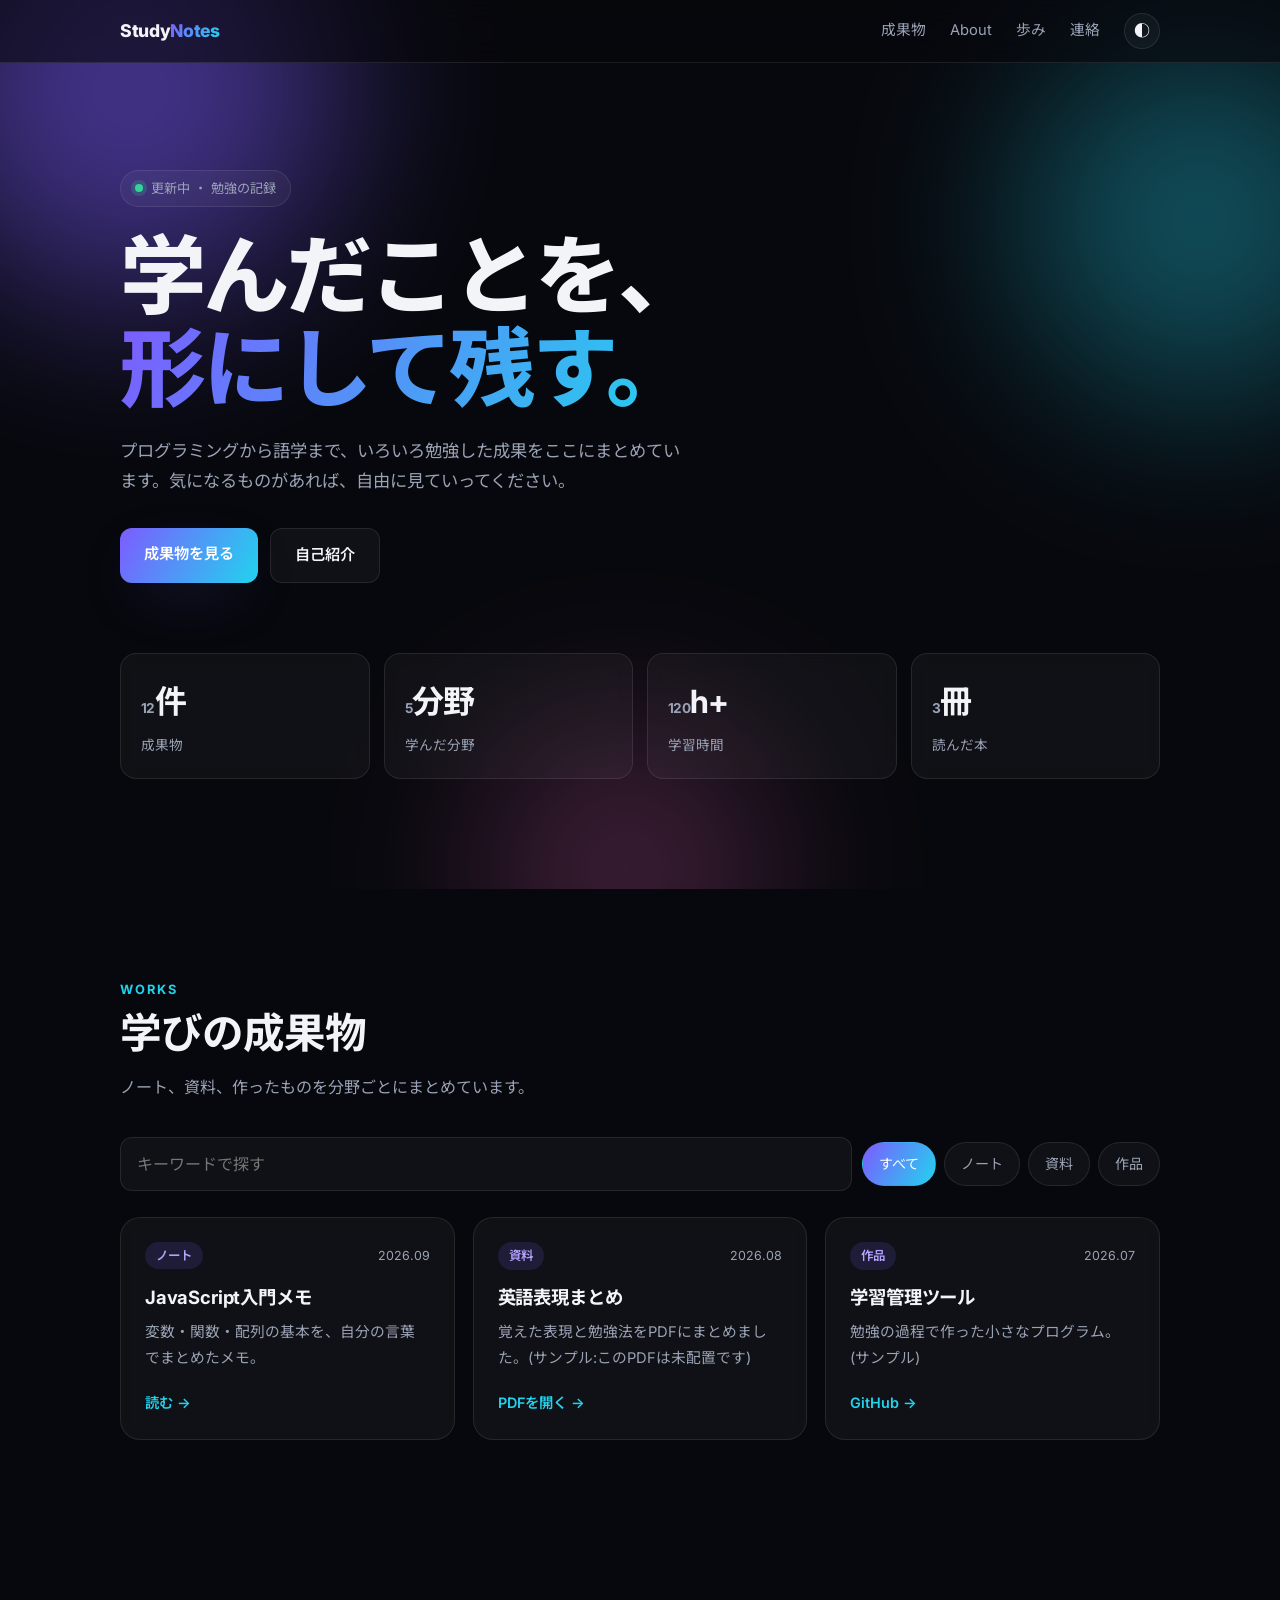
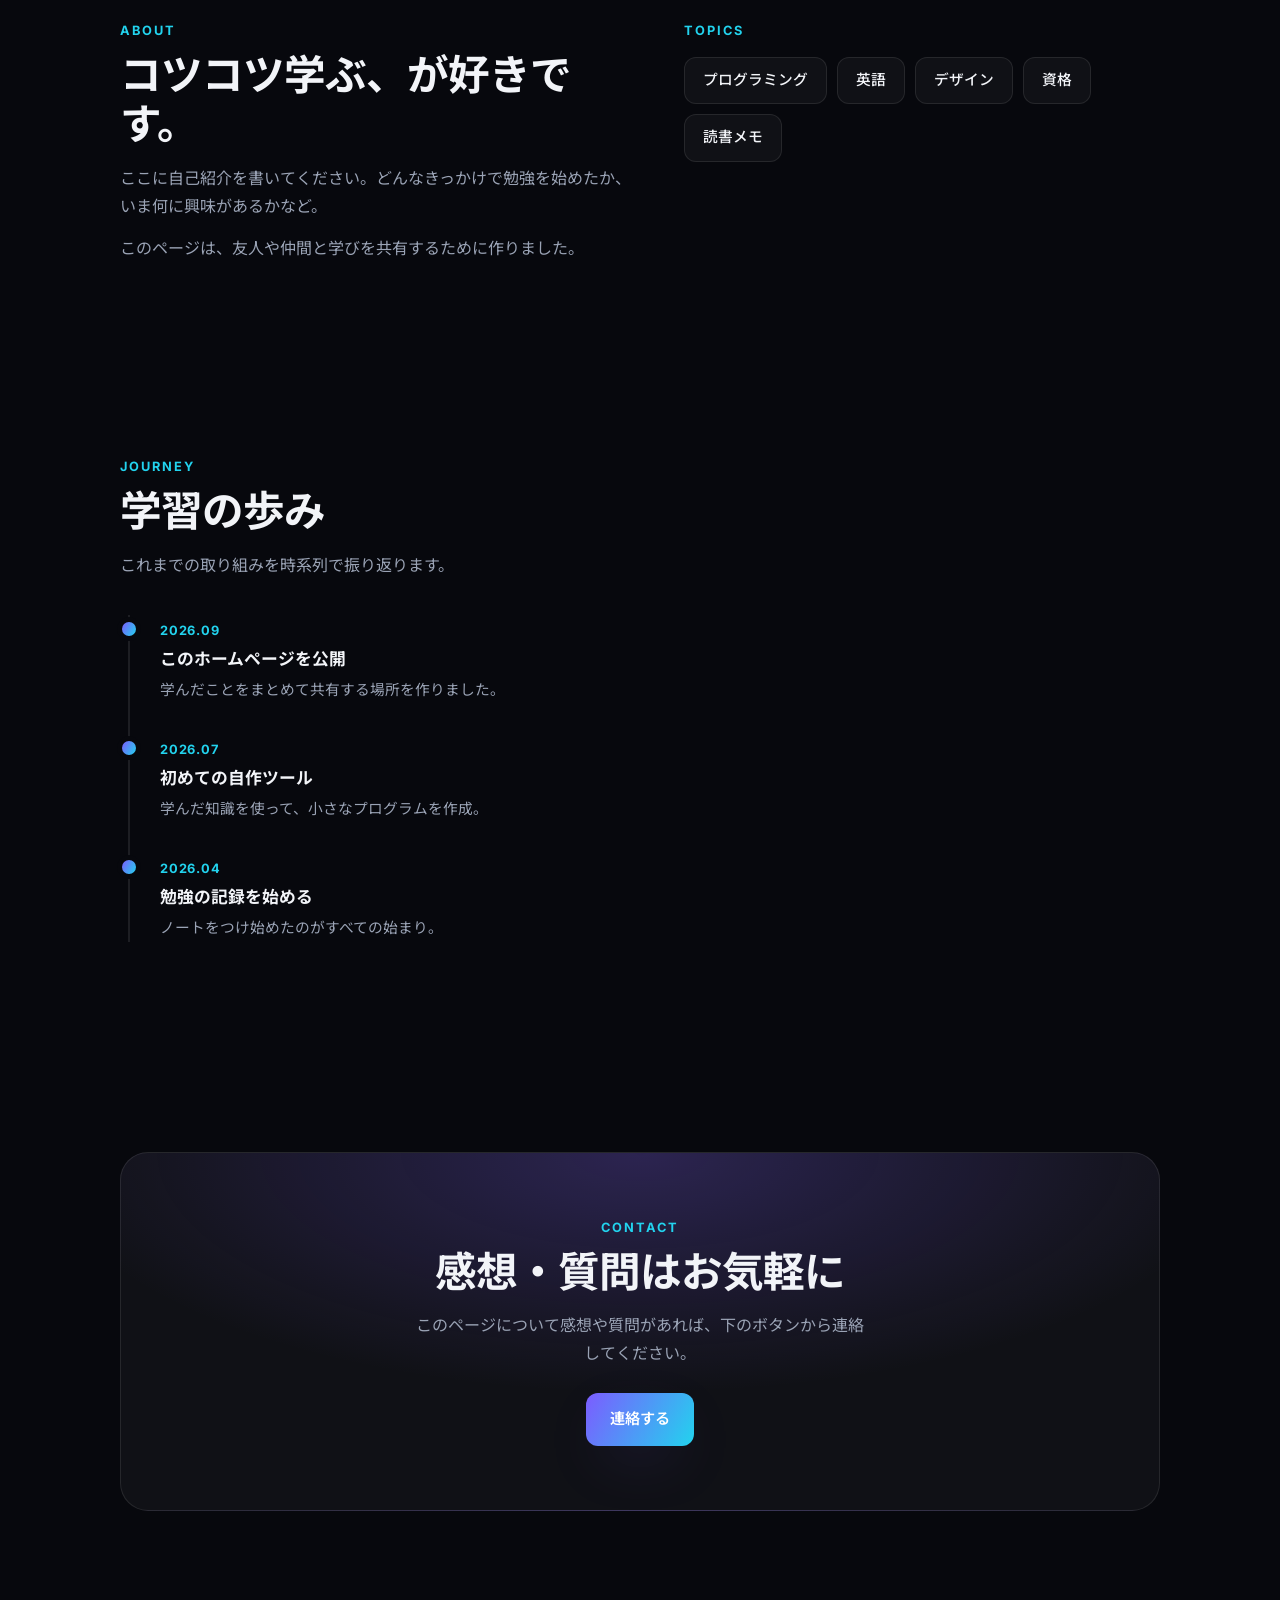
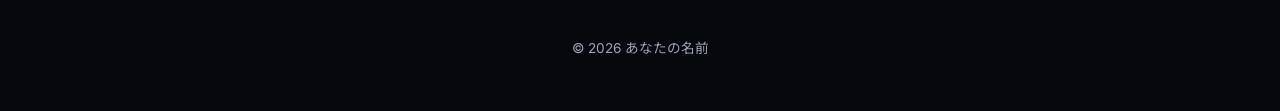
==== index.html @ 51059bb9 "Add files via upload" ====
<!doctype html>
<html lang="ja">
<head>
<meta charset="utf-8">
<meta name="viewport" content="width=device-width, initial-scale=1">
<title>Study Notes | 学びの記録</title>
<meta name="description" content="勉強の成果をまとめたホームページ">
<link rel="preconnect" href="https://fonts.googleapis.com">
<link rel="preconnect" href="https://fonts.gstatic.com" crossorigin>
<link href="https://fonts.googleapis.com/css2?family=Inter:wght@400;500;600;700;800&family=Noto+Sans+JP:wght@400;500;700;900&display=swap" rel="stylesheet">
<link rel="stylesheet" href="assets/style.css">
</head>
<body>

<nav>
  <div class="wrap">
    <a href="#top" class="logo">Study<span>Notes</span></a>
    <div class="menu">
      <a href="#works" class="hide">成果物</a>
      <a href="#about" class="hide">About</a>
      <a href="#journey" class="hide">歩み</a>
      <a href="#contact">連絡</a>
      <button class="theme" id="theme" aria-label="テーマ切り替え">◐</button>
    </div>
  </div>
</nav>

<header class="hero" id="top">
  <div class="blob b1"></div><div class="blob b2"></div><div class="blob b3"></div>
  <div class="wrap">
    <span class="pill"><i class="dot"></i><span id="pill"></span></span>
    <h1 id="h1"></h1>
    <p class="lead" id="lead"></p>
    <div class="btns">
      <a class="btn p" href="#works">成果物を見る</a>
      <a class="btn" href="#about">自己紹介</a>
    </div>
    <div class="stats" id="stats"></div>
  </div>
</header>

<section id="works">
  <div class="wrap">
    <div class="rv">
      <div class="eyebrow">Works</div>
      <h2>学びの成果物</h2>
      <p class="sec-lead">ノート、資料、作ったものを分野ごとにまとめています。</p>
    </div>
    <div class="tools rv">
      <input class="search" id="q" type="search" placeholder="キーワードで探す">
      <div class="chips" id="chips"></div>
    </div>
    <div class="grid" id="list"></div>
  </div>
</section>

<section id="about">
  <div class="wrap about">
    <div class="rv">
      <div class="eyebrow">About</div>
      <h2 id="aboutTitle"></h2>
      <div id="aboutText"></div>
    </div>
    <div class="rv">
      <div class="eyebrow" style="margin-bottom:14px">Topics</div>
      <div class="skills" id="skills"></div>
    </div>
  </div>
</section>

<section id="journey">
  <div class="wrap">
    <div class="rv">
      <div class="eyebrow">Journey</div>
      <h2>学習の歩み</h2>
      <p class="sec-lead">これまでの取り組みを時系列で振り返ります。</p>
    </div>
    <div class="tl rv" id="tl"></div>
  </div>
</section>

<section id="contact">
  <div class="wrap">
    <div class="cta rv">
      <div class="eyebrow">Contact</div>
      <h2>感想・質問はお気軽に</h2>
      <p id="ctaText"></p>
      <a class="btn p" id="ctaBtn" href="#">連絡する</a>
    </div>
  </div>
</section>

<footer>© <span id="y"></span> <span id="owner"></span></footer>

<script src="data/content.js"></script>
<script src="assets/main.js"></script>
<script src="assets/common.js"></script>
</body>
</html>
---- assets/style.css ----
:root {
  --bg: #07080d; --bg2: #0d0f17; --card: rgba(255,255,255,.04); --card-h: rgba(255,255,255,.07);
  --text: #f2f4f8; --sub: #9aa3b5; --line: rgba(255,255,255,.09);
  --a1: #7c5cff; --a2: #22d3ee; --a3: #ff6ec7;
  --grad: linear-gradient(120deg, var(--a1), var(--a2));
  --nav: rgba(7,8,13,.6); --shadow: 0 20px 60px -20px rgba(124,92,255,.35);
  --code: rgba(255,255,255,.06);
}
:root[data-theme="light"] {
  --bg: #f7f8fc; --bg2: #ffffff; --card: rgba(255,255,255,.8); --card-h: #ffffff;
  --text: #12141c; --sub: #5b6475; --line: rgba(15,20,40,.1);
  --a1: #5b3df5; --a2: #0891b2; --a3: #db2777;
  --nav: rgba(247,248,252,.7); --shadow: 0 20px 50px -20px rgba(91,61,245,.25);
  --code: rgba(15,20,40,.06);
}
* { box-sizing: border-box; }
html { scroll-behavior: smooth; }
body {
  margin: 0; background: var(--bg); color: var(--text);
  font-family: "Inter", "Noto Sans JP", -apple-system, "Hiragino Sans", "Yu Gothic", sans-serif;
  line-height: 1.75; -webkit-font-smoothing: antialiased; overflow-x: hidden;
}
a { color: inherit; text-decoration: none; }
.wrap { max-width: 1080px; margin: 0 auto; padding: 0 20px; }

/* nav */
nav {
  position: fixed; inset: 0 0 auto 0; z-index: 50; backdrop-filter: blur(14px);
  -webkit-backdrop-filter: blur(14px); background: var(--nav); border-bottom: 1px solid var(--line);
}
nav .wrap { display: flex; align-items: center; justify-content: space-between; height: 62px; }
.logo { font-weight: 800; letter-spacing: -.02em; font-size: 1.1rem; }
.logo span { background: var(--grad); -webkit-background-clip: text; background-clip: text; color: transparent; }
.menu { display: flex; gap: 24px; align-items: center; font-size: .92rem; color: var(--sub); }
.menu a:hover { color: var(--text); }
.theme {
  border: 1px solid var(--line); background: var(--card); color: var(--text);
  width: 36px; height: 36px; border-radius: 50%; cursor: pointer; font-size: 1rem;
}
@media (max-width: 640px) { .menu a.hide { display: none; } .menu { gap: 14px; } }

/* hero */
.hero { position: relative; padding: 170px 0 110px; overflow: hidden; }
.blob { position: absolute; border-radius: 50%; filter: blur(90px); opacity: .5; z-index: 0; animation: float 14s ease-in-out infinite; }
.b1 { width: 420px; height: 420px; background: var(--a1); top: -120px; left: -80px; }
.b2 { width: 360px; height: 360px; background: var(--a2); top: 40px; right: -100px; animation-delay: -5s; opacity: .35; }
.b3 { width: 280px; height: 280px; background: var(--a3); bottom: -120px; left: 38%; animation-delay: -9s; opacity: .25; }
@keyframes float { 50% { transform: translate(30px, -24px) scale(1.06); } }
.hero .wrap { position: relative; z-index: 1; }
.pill {
  display: inline-flex; gap: 8px; align-items: center; padding: 6px 14px; border: 1px solid var(--line);
  border-radius: 999px; background: var(--card); font-size: .82rem; color: var(--sub);
}
.dot { width: 8px; height: 8px; border-radius: 50%; background: #34d399; box-shadow: 0 0 0 4px rgba(52,211,153,.2); }
h1 { font-size: clamp(2.6rem, 8vw, 5.4rem); line-height: 1.08; letter-spacing: -.035em; margin: 22px 0 20px; font-weight: 800; }
h1 .g { background: var(--grad); -webkit-background-clip: text; background-clip: text; color: transparent; }
.lead { max-width: 560px; color: var(--sub); font-size: 1.08rem; margin: 0 0 32px; }
.btns { display: flex; gap: 12px; flex-wrap: wrap; }
.btn {
  display: inline-block; padding: 13px 24px; border-radius: 12px; font-weight: 600; font-size: .95rem;
  transition: .25s; border: 1px solid var(--line); background: var(--card);
}
.btn.p { background: var(--grad); border: 0; color: #fff; box-shadow: var(--shadow); }
.btn:hover { transform: translateY(-2px); }

/* stats */
.stats { display: grid; grid-template-columns: repeat(auto-fit, minmax(150px, 1fr)); gap: 14px; margin-top: 70px; }
.stat { padding: 20px; border: 1px solid var(--line); border-radius: 16px; background: var(--card); backdrop-filter: blur(8px); }
.stat b { display: block; font-size: 2rem; letter-spacing: -.02em; }
.stat span { color: var(--sub); font-size: .85rem; }

/* sections */
section { padding: 90px 0; }
.eyebrow { color: var(--a2); font-weight: 700; font-size: .8rem; letter-spacing: .16em; text-transform: uppercase; }
h2 { font-size: clamp(1.8rem, 4.5vw, 2.6rem); letter-spacing: -.025em; margin: 8px 0 14px; line-height: 1.2; }
.sec-lead { color: var(--sub); max-width: 560px; margin: 0 0 36px; }

/* filter */
.tools { display: flex; gap: 10px; flex-wrap: wrap; margin-bottom: 26px; align-items: center; }
.search {
  flex: 1 1 220px; padding: 12px 16px; border-radius: 12px; border: 1px solid var(--line);
  background: var(--card); color: var(--text); font: inherit; outline: none;
}
.search:focus { border-color: var(--a1); }
.chips { display: flex; gap: 8px; flex-wrap: wrap; }
.chip {
  padding: 9px 16px; border-radius: 999px; border: 1px solid var(--line); background: var(--card);
  color: var(--sub); cursor: pointer; font: inherit; font-size: .88rem; transition: .2s;
}
.chip:hover { color: var(--text); }
.chip.on { background: var(--grad); color: #fff; border-color: transparent; }

/* cards */
.grid { display: grid; gap: 18px; grid-template-columns: repeat(auto-fill, minmax(300px, 1fr)); }
.card {
  position: relative; padding: 24px; border-radius: 20px; border: 1px solid var(--line);
  background: var(--card); backdrop-filter: blur(8px); display: flex; flex-direction: column; gap: 10px;
  transition: transform .3s, background .3s, box-shadow .3s; overflow: hidden;
}
.card::before { content: ""; position: absolute; inset: 0 0 auto 0; height: 3px; background: var(--grad); opacity: 0; transition: .3s; }
.card:hover { transform: translateY(-6px); background: var(--card-h); box-shadow: var(--shadow); }
.card:hover::before { opacity: 1; }
.meta { display: flex; justify-content: space-between; align-items: center; font-size: .78rem; color: var(--sub); }
.tag { padding: 3px 11px; border-radius: 999px; background: rgba(124,92,255,.14); color: var(--a1); font-weight: 600; }
:root:not([data-theme="light"]) .tag { color: #b5a3ff; }
.card h3 { margin: 4px 0 0; font-size: 1.15rem; letter-spacing: -.01em; line-height: 1.45; }
.card p { margin: 0; color: var(--sub); font-size: .92rem; flex: 1; }
.links { display: flex; gap: 16px; flex-wrap: wrap; margin-top: 8px; }
.links a { font-weight: 600; font-size: .9rem; color: var(--a2); }
.links a:hover { text-decoration: underline; }
.empty { grid-column: 1 / -1; text-align: center; color: var(--sub); padding: 40px 0; }

/* about */
.about { display: grid; gap: 40px; grid-template-columns: 1.1fr 1fr; align-items: start; }
@media (max-width: 800px) { .about { grid-template-columns: 1fr; } }
.about p { color: var(--sub); margin: 0 0 14px; }
.skills { display: flex; flex-wrap: wrap; gap: 10px; }
.skill { padding: 10px 18px; border-radius: 12px; border: 1px solid var(--line); background: var(--card); font-size: .92rem; font-weight: 500; }

/* timeline */
.tl { position: relative; margin-left: 8px; padding-left: 30px; border-left: 2px solid var(--line); }
.tl-i { position: relative; margin-bottom: 30px; }
.tl-i::before {
  content: ""; position: absolute; left: -38px; top: 7px; width: 14px; height: 14px; border-radius: 50%;
  background: var(--grad); box-shadow: 0 0 0 5px var(--bg);
}
.tl-i time { font-size: .8rem; color: var(--a2); font-weight: 700; letter-spacing: .06em; }
.tl-i h4 { margin: 2px 0 4px; font-size: 1.05rem; }
.tl-i p { margin: 0; color: var(--sub); font-size: .92rem; }

/* contact */
.cta {
  text-align: center; padding: 64px 24px; border-radius: 28px; border: 1px solid var(--line);
  background: radial-gradient(600px 240px at 50% 0%, rgba(124,92,255,.25), transparent), var(--card);
}
.cta p { color: var(--sub); max-width: 460px; margin: 0 auto 26px; }
footer { padding: 36px 0 50px; text-align: center; color: var(--sub); font-size: .85rem; }

/* reveal */
.rv { opacity: 0; transform: translateY(28px); transition: opacity .8s, transform .8s; }
.rv.in { opacity: 1; transform: none; }
@media (prefers-reduced-motion: reduce) { .rv { opacity: 1; transform: none; transition: none; } .blob { animation: none; } }

/* ---------- ノートページ用 ---------- */
.note { max-width: 720px; margin: 0 auto; padding: 120px 20px 40px; }
.note .back { color: var(--a2); font-weight: 600; font-size: .92rem; }
.note .back:hover { text-decoration: underline; }
.note .meta { justify-content: flex-start; gap: 12px; margin: 26px 0 8px; }
.note h1 { font-size: clamp(1.9rem, 5vw, 2.8rem); margin: 6px 0 12px; line-height: 1.3; letter-spacing: -.02em; }
.note .summary { color: var(--sub); font-size: 1.05rem; margin: 0 0 34px; padding-bottom: 28px; border-bottom: 1px solid var(--line); }
.note h2 { font-size: 1.55rem; margin: 2.2em 0 .6em; }
.note h3 { font-size: 1.2rem; margin: 1.8em 0 .5em; }
.note p, .note li { font-size: 1.02rem; }
.note ul, .note ol { padding-left: 1.4em; }
.note li { margin: .3em 0; }
.note code { background: var(--code); padding: 2px 7px; border-radius: 6px; font-size: .92em; }
.note pre { background: var(--code); border: 1px solid var(--line); padding: 16px 18px; border-radius: 12px; overflow-x: auto; line-height: 1.6; }
.note pre code { background: none; padding: 0; }
.note blockquote { margin: 1.4em 0; padding: 4px 18px; border-left: 3px solid var(--a1); color: var(--sub); }
.note img { max-width: 100%; border-radius: 12px; border: 1px solid var(--line); }
.note table { border-collapse: collapse; width: 100%; margin: 1.4em 0; font-size: .95rem; }
.note th, .note td { border: 1px solid var(--line); padding: 10px 14px; text-align: left; }
.note th { background: var(--card); }
.note a:not(.back) { color: var(--a2); text-decoration: underline; }
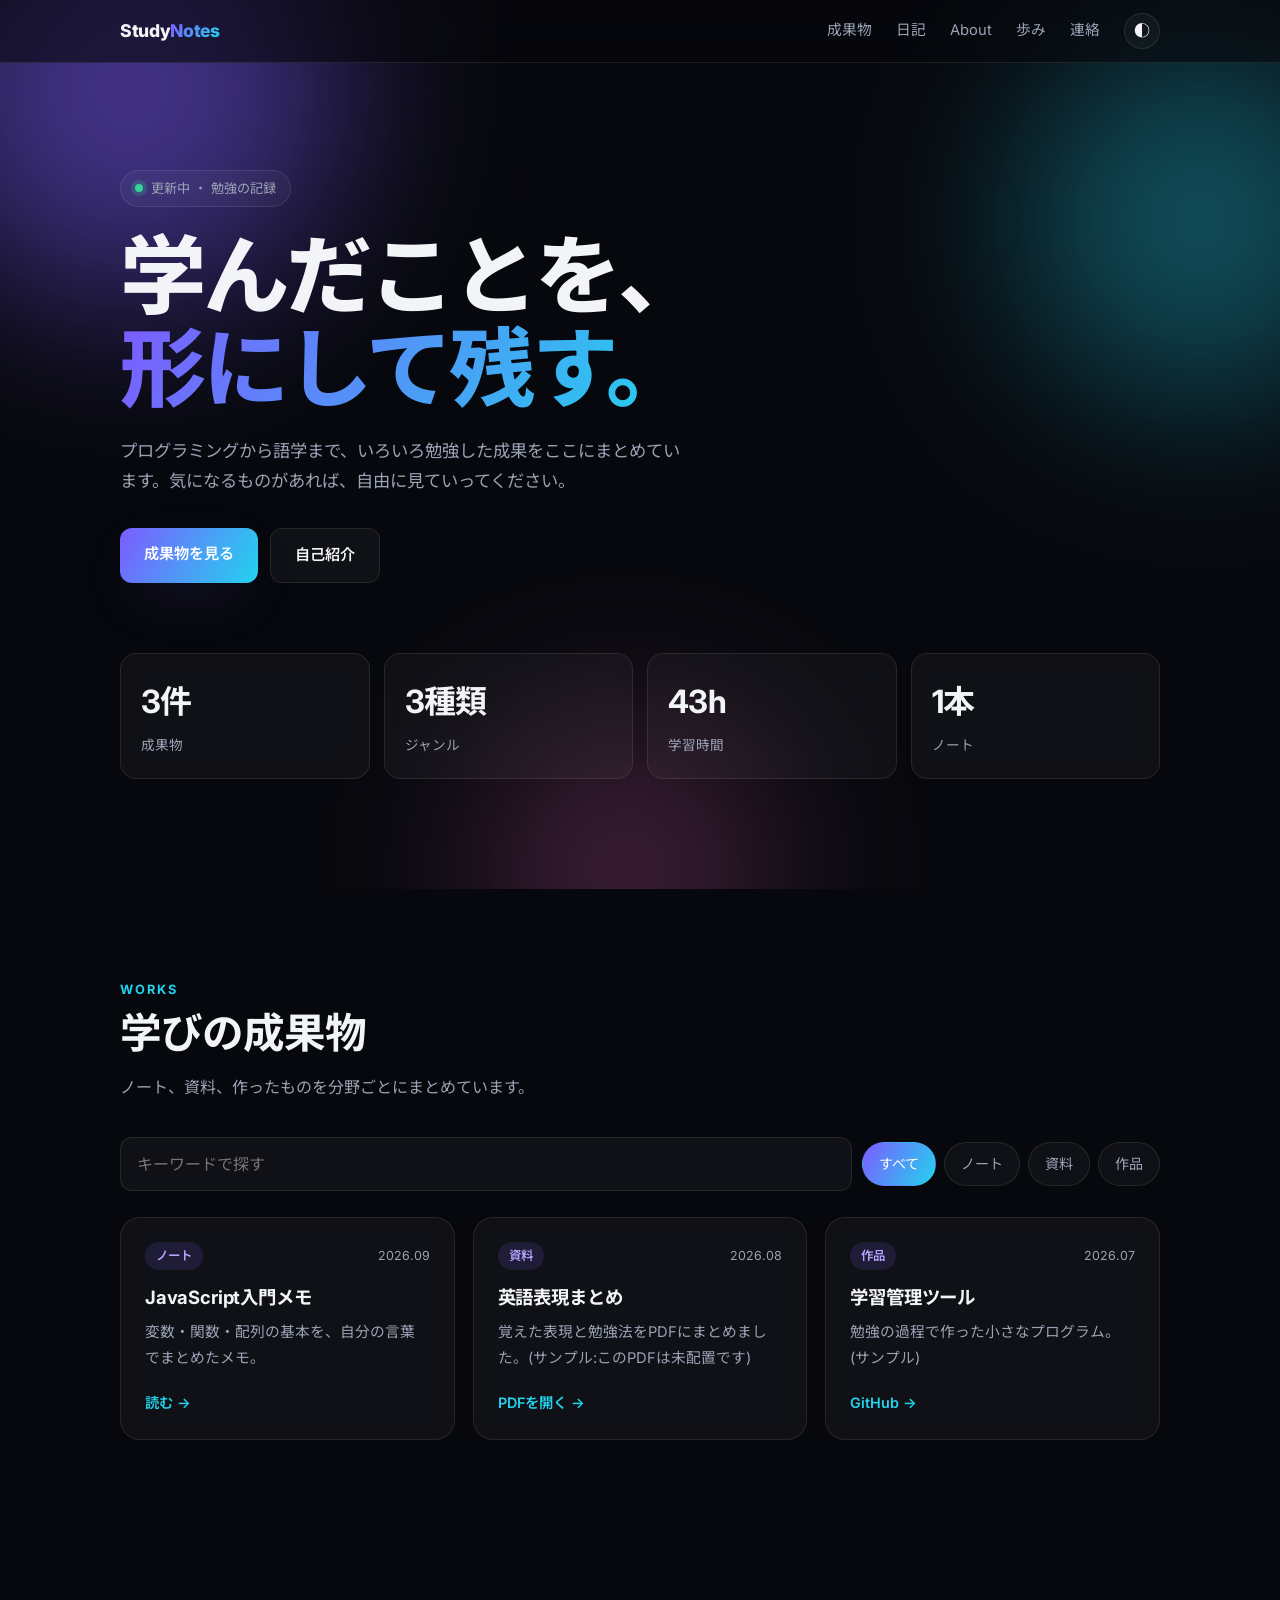
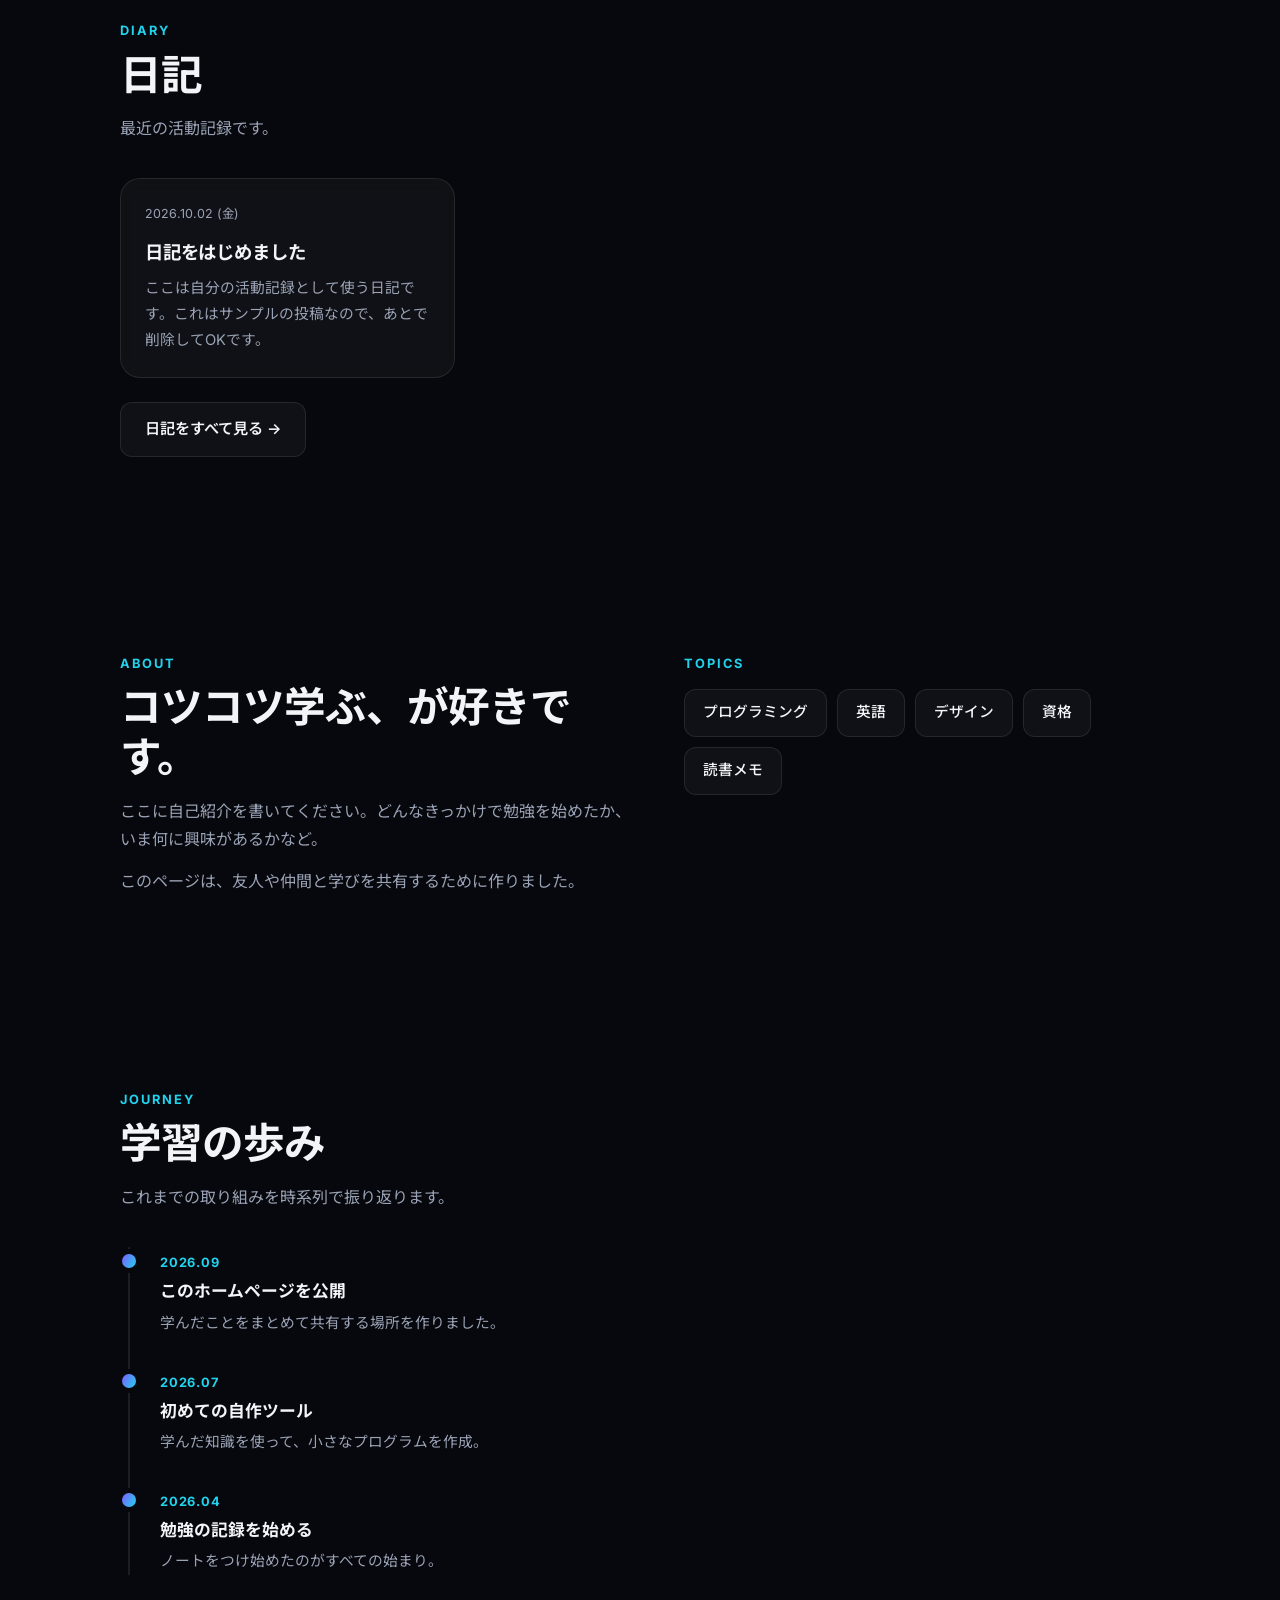
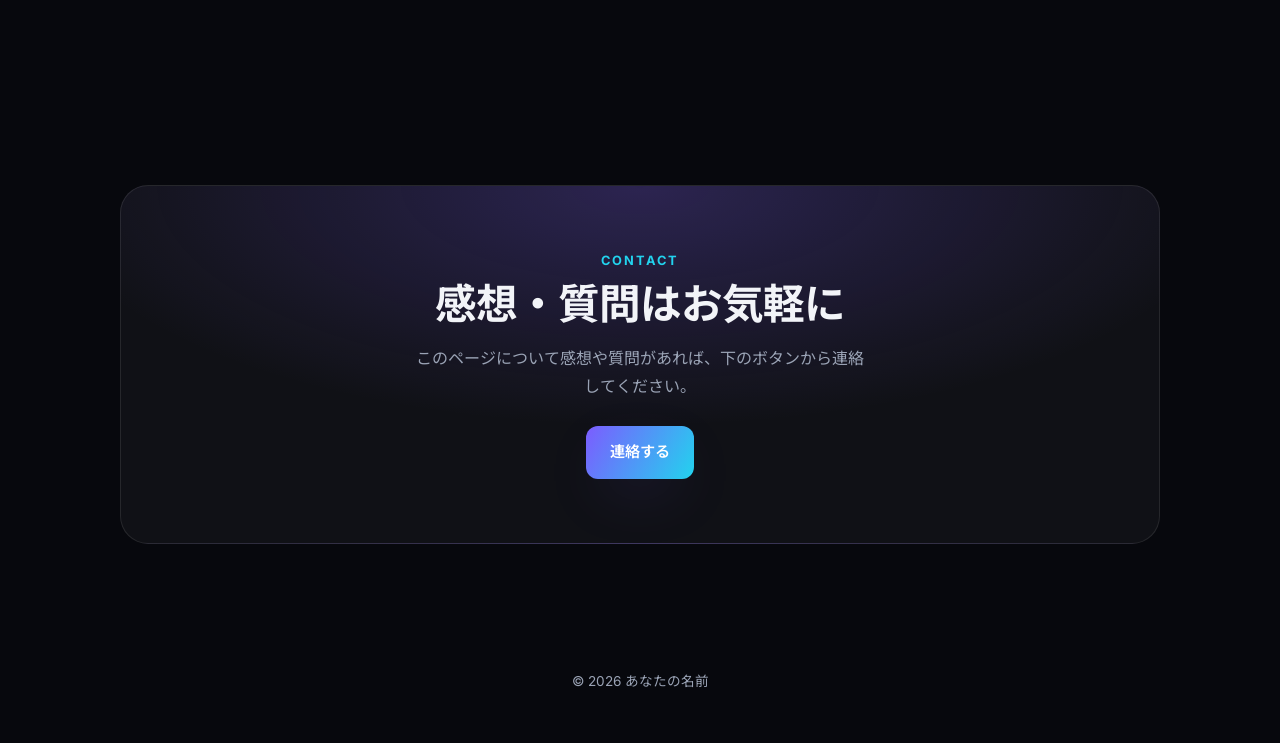
==== commit a447f82c: "Add files via upload" ====
--- a/index.html
+++ b/index.html
@@ -17,6 +17,7 @@
     <a href="#top" class="logo">Study<span>Notes</span></a>
     <div class="menu">
       <a href="#works" class="hide">成果物</a>
+      <a href="diary/" class="hide">日記</a>
       <a href="#about" class="hide">About</a>
       <a href="#journey" class="hide">歩み</a>
       <a href="#contact">連絡</a>
@@ -51,6 +52,18 @@
       <div class="chips" id="chips"></div>
     </div>
     <div class="grid" id="list"></div>
+  </div>
+</section>
+
+<section id="diary" hidden>
+  <div class="wrap">
+    <div class="rv">
+      <div class="eyebrow">Diary</div>
+      <h2>日記</h2>
+      <p class="sec-lead">最近の活動記録です。</p>
+    </div>
+    <div class="grid" id="diaryList"></div>
+    <p style="margin-top:24px"><a class="btn" href="diary/">日記をすべて見る →</a></p>
   </div>
 </section>
 
@@ -92,6 +105,7 @@
 
 <footer>© <span id="y"></span> <span id="owner"></span></footer>
 
+<script src="assets/diary.js"></script>
 <script src="data/content.js"></script>
 <script src="assets/main.js"></script>
 <script src="assets/common.js"></script>
--- a/assets/style.css
+++ b/assets/style.css
@@ -67,7 +67,7 @@
 .stats { display: grid; grid-template-columns: repeat(auto-fit, minmax(150px, 1fr)); gap: 14px; margin-top: 70px; }
 .stat { padding: 20px; border: 1px solid var(--line); border-radius: 16px; background: var(--card); backdrop-filter: blur(8px); }
 .stat b { display: block; font-size: 2rem; letter-spacing: -.02em; }
-.stat span { color: var(--sub); font-size: .85rem; }
+.stat .lbl { color: var(--sub); font-size: .85rem; }
 
 /* sections */
 section { padding: 90px 0; }
@@ -162,3 +162,62 @@
 .note th, .note td { border: 1px solid var(--line); padding: 10px 14px; text-align: left; }
 .note th { background: var(--card); }
 .note a:not(.back) { color: var(--a2); text-decoration: underline; }
+
+/* ---------- 日記・投稿画面 ---------- */
+.page { max-width: 760px; margin: 0 auto; padding: 120px 20px 40px; }
+.page h1 { font-size: clamp(1.9rem, 5vw, 2.8rem); margin: 6px 0 10px; letter-spacing: -.02em; line-height: 1.3; }
+.page .sec-lead { margin-bottom: 28px; }
+.entries { display: grid; gap: 12px; }
+.entry {
+  display: block; padding: 18px 20px; border: 1px solid var(--line); border-radius: 16px; background: var(--card);
+  transition: transform .25s, background .25s, box-shadow .25s;
+}
+.entry:hover { transform: translateY(-3px); background: var(--card-h); box-shadow: var(--shadow); }
+.entry time { font-size: .8rem; color: var(--a2); font-weight: 700; letter-spacing: .04em; }
+.entry h3 { margin: 2px 0 4px; font-size: 1.12rem; }
+.entry p { margin: 0; color: var(--sub); font-size: .92rem; }
+.mini-link { color: var(--a2); font-weight: 600; font-size: .92rem; }
+.mini-link:hover { text-decoration: underline; }
+
+.panel { border: 1px solid var(--line); border-radius: 16px; background: var(--card); padding: 18px 20px; margin-bottom: 18px; }
+.panel summary { cursor: pointer; font-weight: 700; }
+.panel .help { color: var(--sub); font-size: .88rem; margin: 10px 0; }
+.panel .help ol { padding-left: 1.3em; margin: 6px 0; }
+.field { display: block; margin: 12px 0; }
+.field > span { display: block; font-size: .82rem; color: var(--sub); margin-bottom: 4px; font-weight: 600; }
+.field input, .field textarea, .field select {
+  width: 100%; padding: 12px 14px; border-radius: 12px; border: 1px solid var(--line);
+  background: var(--bg2); color: var(--text); font: inherit; outline: none;
+}
+.field input:focus, .field textarea:focus { border-color: var(--a1); }
+.field textarea { min-height: 300px; resize: vertical; line-height: 1.7; }
+.row { display: grid; gap: 12px; grid-template-columns: 1fr 1fr; }
+@media (max-width: 560px) { .row { grid-template-columns: 1fr; } }
+.tabs { display: flex; gap: 8px; margin-bottom: 18px; }
+.bar { display: flex; gap: 10px; flex-wrap: wrap; align-items: center; margin: 8px 0 14px; }
+.btn.sm { padding: 9px 16px; font-size: .88rem; border-radius: 10px; cursor: pointer; font-family: inherit; color: var(--text); }
+.btn.p.sm { color: #fff; }
+.btn.danger { color: #ff6b6b; }
+.btn[disabled] { opacity: .5; pointer-events: none; }
+.status { padding: 12px 16px; border-radius: 12px; font-size: .92rem; margin: 12px 0; display: none; }
+.status.show { display: block; }
+.status.ok { background: rgba(52,211,153,.14); color: #34d399; }
+.status.err { background: rgba(255,107,107,.14); color: #ff6b6b; }
+.status.info { background: var(--card); color: var(--sub); border: 1px solid var(--line); }
+.preview { border: 1px dashed var(--line); border-radius: 14px; padding: 4px 18px 14px; margin: 10px 0; display: none; }
+.preview.show { display: block; }
+.preview h2, .preview h3, .preview h4 { margin: 1.2em 0 .4em; }
+.preview img, .article img { max-width: 100%; border-radius: 12px; border: 1px solid var(--line); }
+.article h2, .article h3, .article h4 { margin: 1.8em 0 .5em; }
+.article pre, .preview pre { background: var(--code); border: 1px solid var(--line); padding: 14px 16px; border-radius: 12px; overflow-x: auto; }
+.article code, .preview code { background: var(--code); padding: 2px 6px; border-radius: 6px; font-size: .92em; }
+.article pre code, .preview pre code { background: none; padding: 0; }
+.article blockquote, .preview blockquote { margin: 1.2em 0; padding: 2px 16px; border-left: 3px solid var(--a1); color: var(--sub); }
+.article a { color: var(--a2); text-decoration: underline; }
+.postrow { display: flex; justify-content: space-between; align-items: center; gap: 10px; padding: 12px 0; border-top: 1px solid var(--line); font-size: .92rem; }
+.postrow:first-child { border-top: 0; }
+.postrow .t { min-width: 0; } .postrow .t b { display: block; overflow: hidden; text-overflow: ellipsis; white-space: nowrap; }
+.postrow .t small { color: var(--sub); }
+.postrow .acts { display: flex; gap: 12px; flex-shrink: 0; }
+.postrow button, .postrow a { background: none; border: 0; color: var(--a2); font: inherit; font-weight: 600; cursor: pointer; padding: 0; }
+.postrow button.del { color: #ff6b6b; }
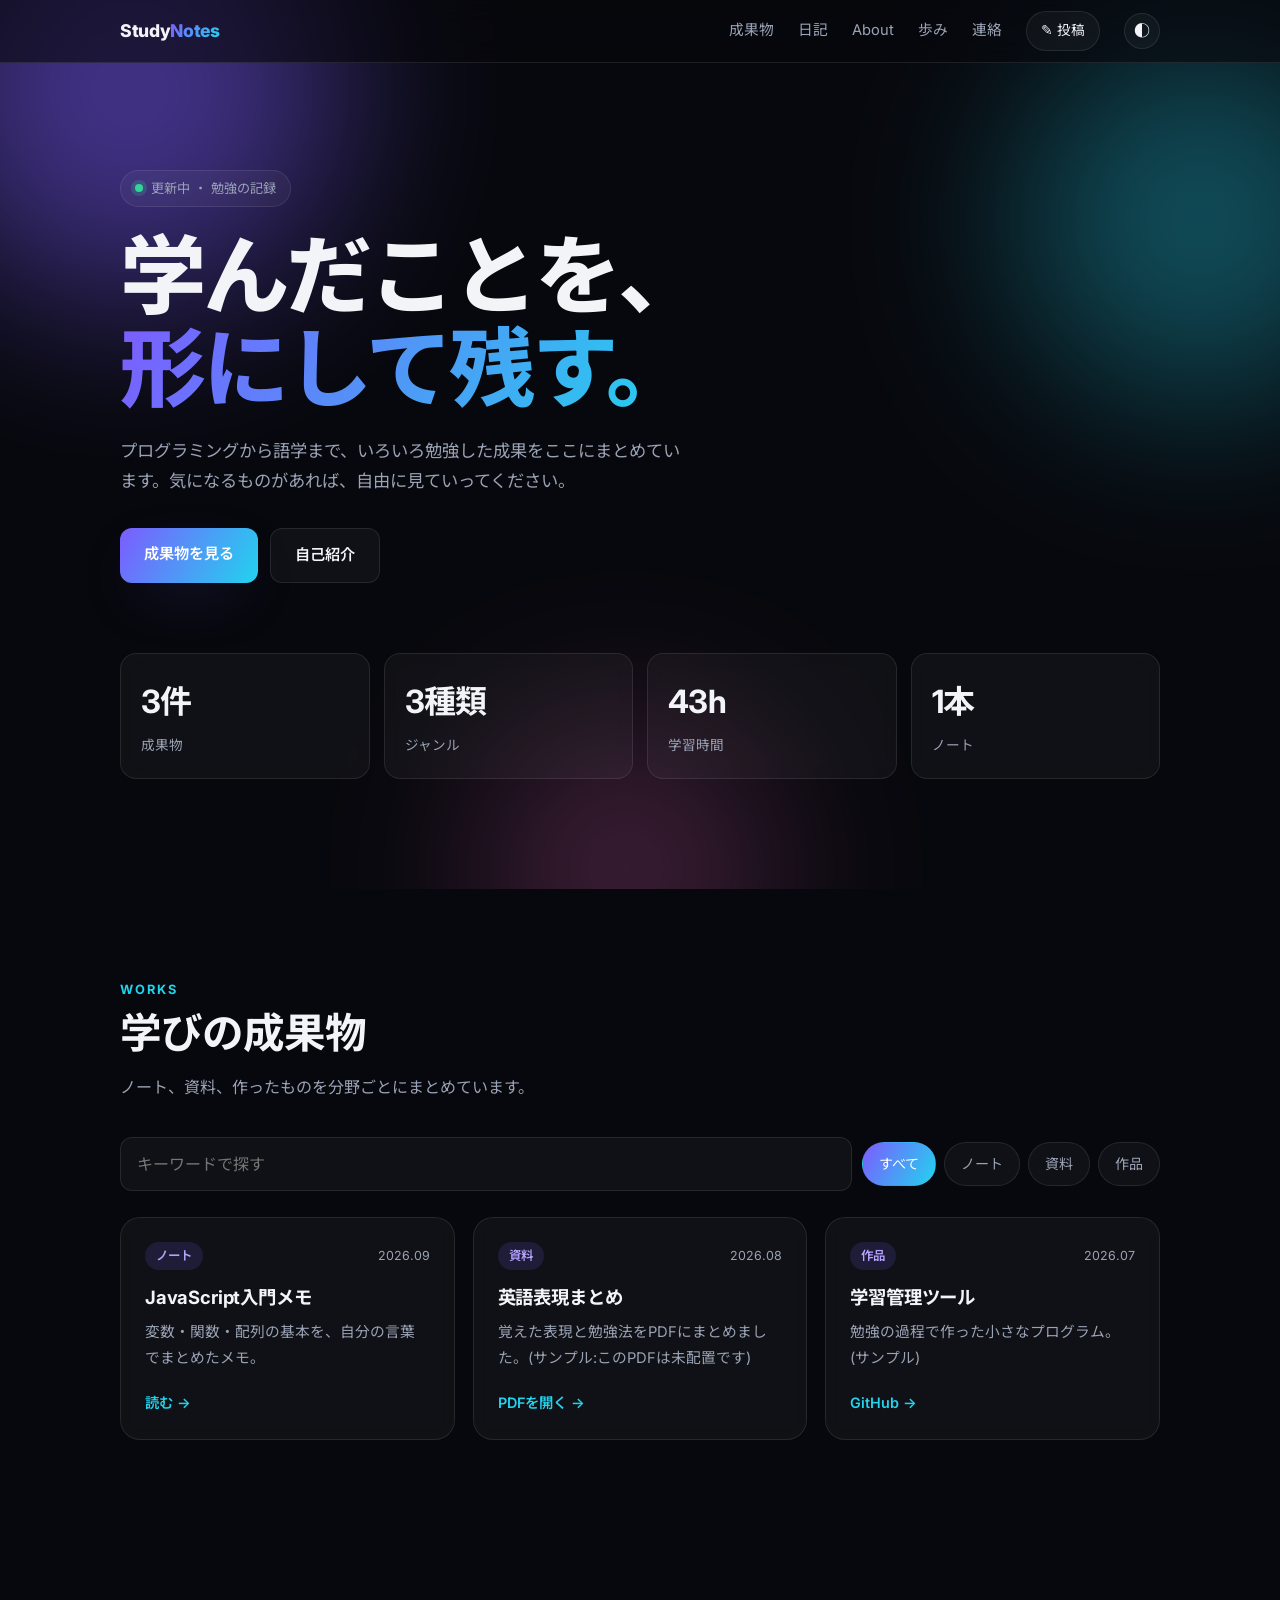
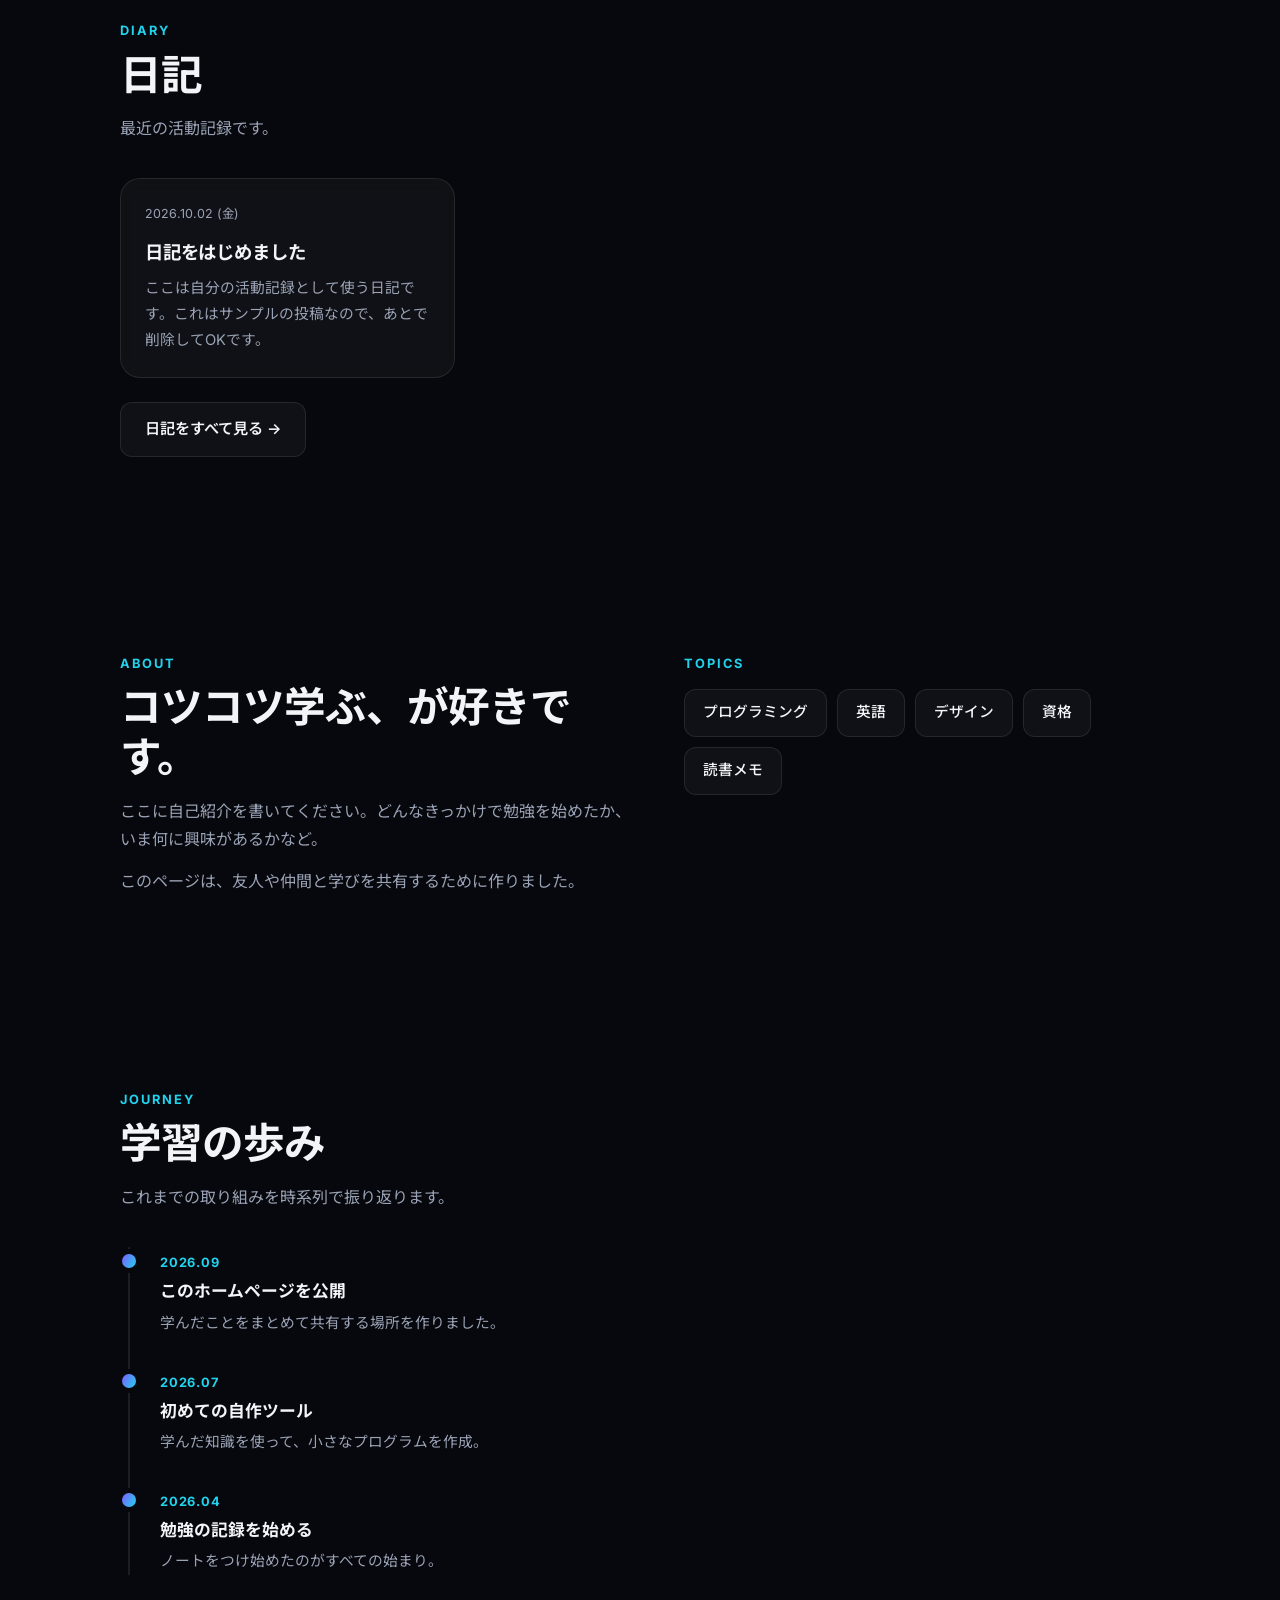
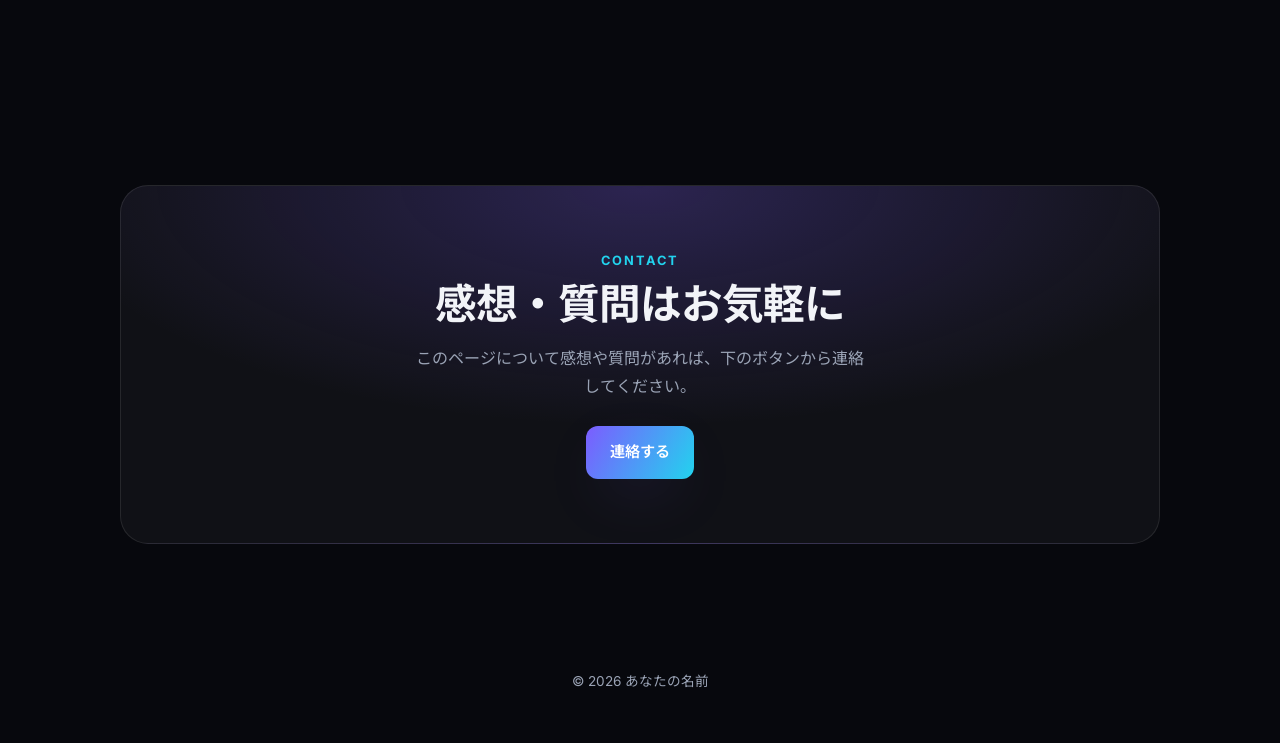
==== commit 12143f05: "Add files via upload" ====
--- a/index.html
+++ b/index.html
@@ -17,10 +17,11 @@
     <a href="#top" class="logo">Study<span>Notes</span></a>
     <div class="menu">
       <a href="#works" class="hide">成果物</a>
-      <a href="diary/" class="hide">日記</a>
+      <a href="diary/index.html" class="hide">日記</a>
       <a href="#about" class="hide">About</a>
       <a href="#journey" class="hide">歩み</a>
       <a href="#contact">連絡</a>
+      <button class="postbtn" id="postBtn" type="button">✎ 投稿</button>
       <button class="theme" id="theme" aria-label="テーマ切り替え">◐</button>
     </div>
   </div>
@@ -63,7 +64,7 @@
       <p class="sec-lead">最近の活動記録です。</p>
     </div>
     <div class="grid" id="diaryList"></div>
-    <p style="margin-top:24px"><a class="btn" href="diary/">日記をすべて見る →</a></p>
+    <p style="margin-top:24px"><a class="btn" href="diary/index.html">日記をすべて見る →</a></p>
   </div>
 </section>
 
@@ -109,5 +110,6 @@
 <script src="data/content.js"></script>
 <script src="assets/main.js"></script>
 <script src="assets/common.js"></script>
+<script src="assets/auth.js"></script>
 </body>
 </html>
--- a/assets/style.css
+++ b/assets/style.css
@@ -221,3 +221,15 @@
 .postrow .acts { display: flex; gap: 12px; flex-shrink: 0; }
 .postrow button, .postrow a { background: none; border: 0; color: var(--a2); font: inherit; font-weight: 600; cursor: pointer; padding: 0; }
 .postrow button.del { color: #ff6b6b; }
+
+/* ---------- 投稿ボタン・本人確認 ---------- */
+.postbtn { border: 1px solid var(--line); background: var(--card); color: var(--text); padding: 7px 14px; border-radius: 999px; font: inherit; font-size: .85rem; cursor: pointer; }
+.postbtn:hover { border-color: var(--a1); }
+.modal { position: fixed; inset: 0; z-index: 100; background: rgba(0,0,0,.6); backdrop-filter: blur(4px); display: flex; align-items: center; justify-content: center; padding: 20px; }
+.modal[hidden] { display: none; }
+.modal-card { width: 100%; max-width: 440px; background: var(--bg2); border: 1px solid var(--line); border-radius: 20px; padding: 24px; box-shadow: var(--shadow); }
+.modal-card h3 { margin: 0 0 8px; font-size: 1.2rem; }
+.modal-card .help { color: var(--sub); font-size: .88rem; margin: 0 0 8px; }
+.gated { display: none; }
+body.authed .gated { display: block; }
+body.authed .tabs.gated { display: flex; }
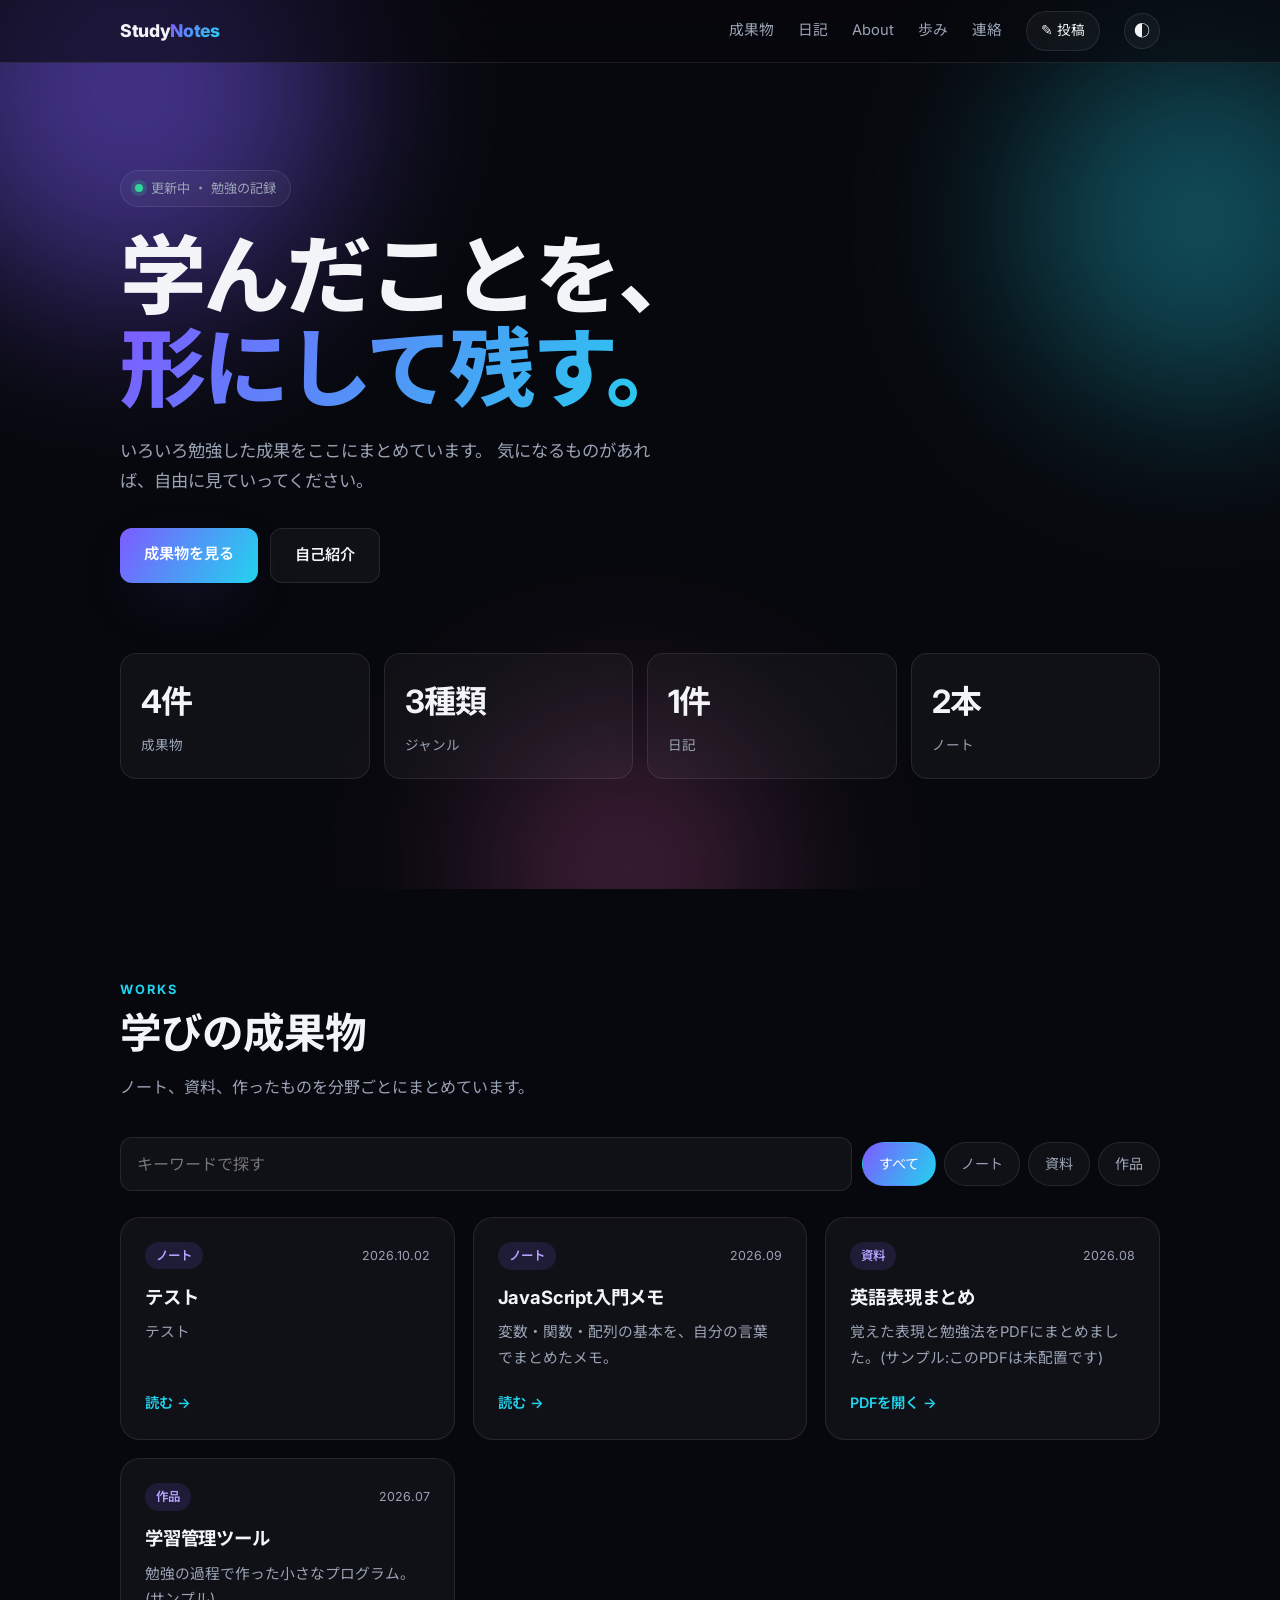
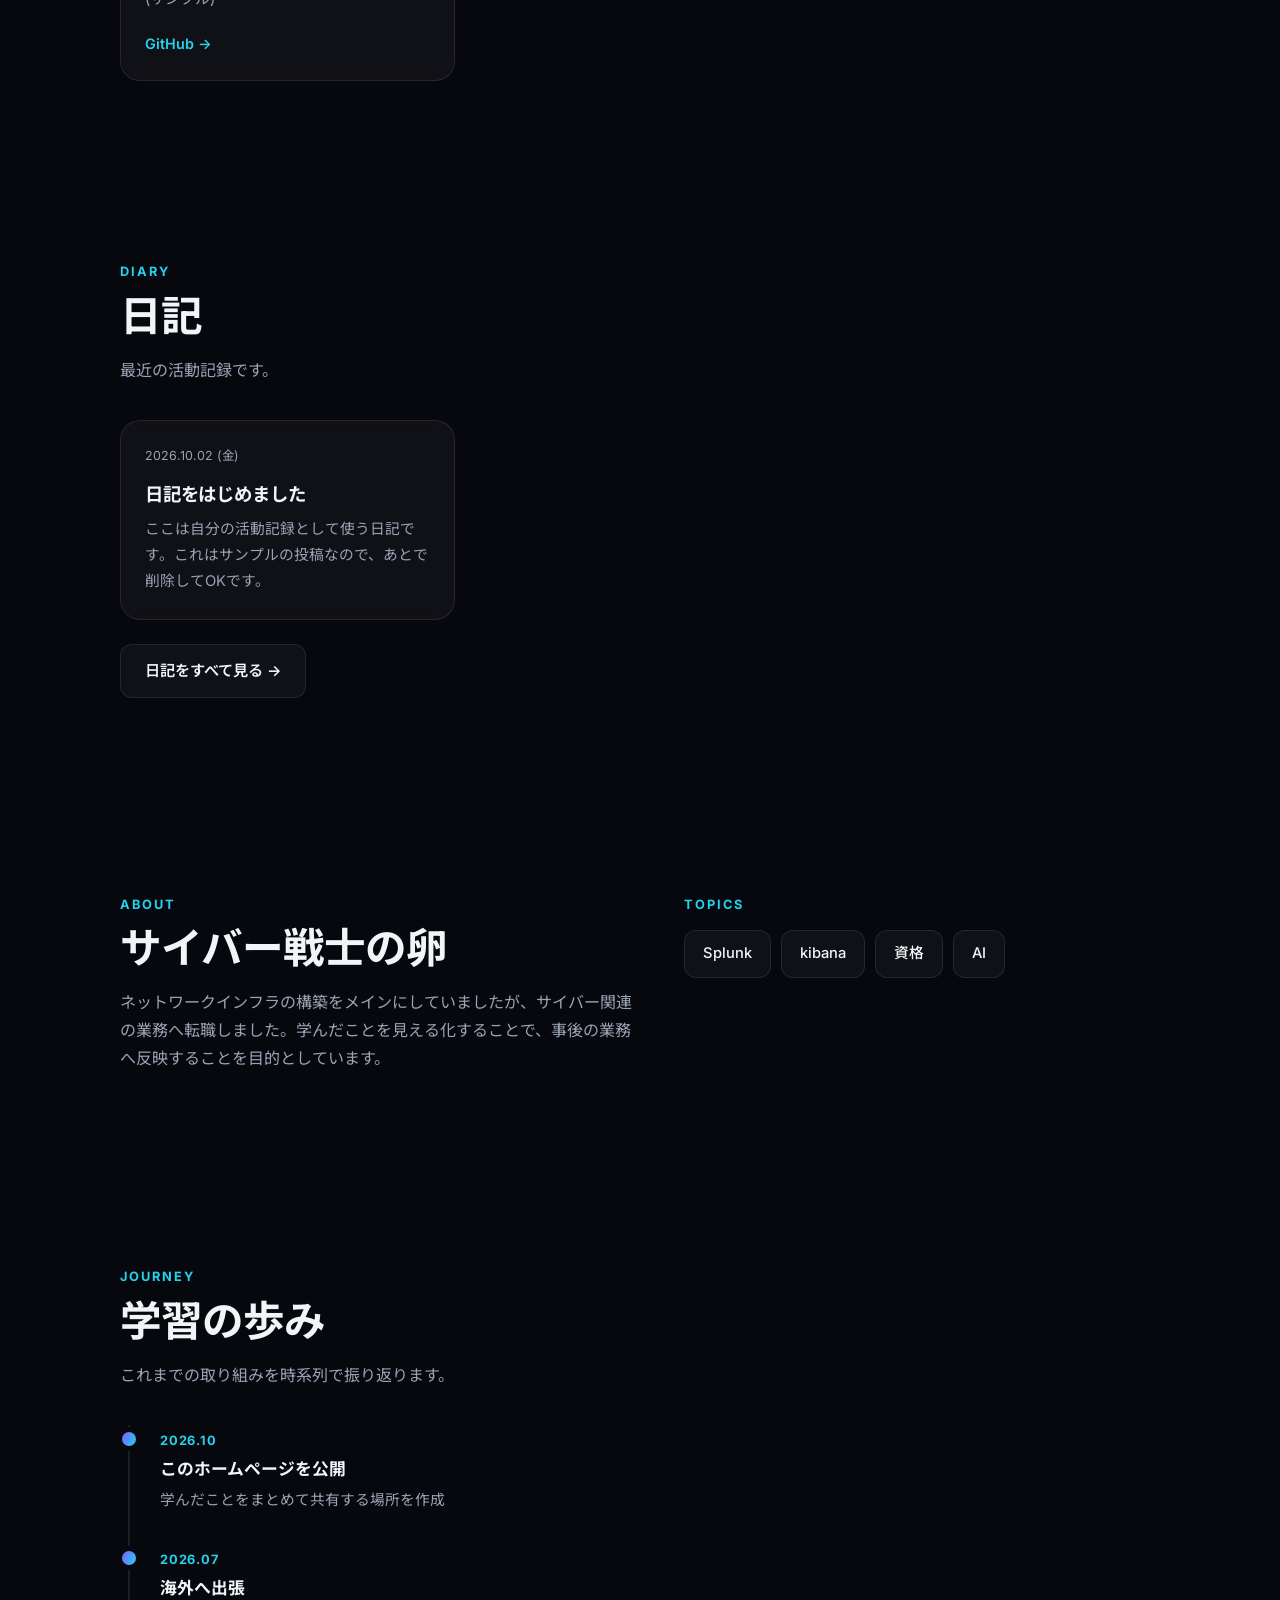
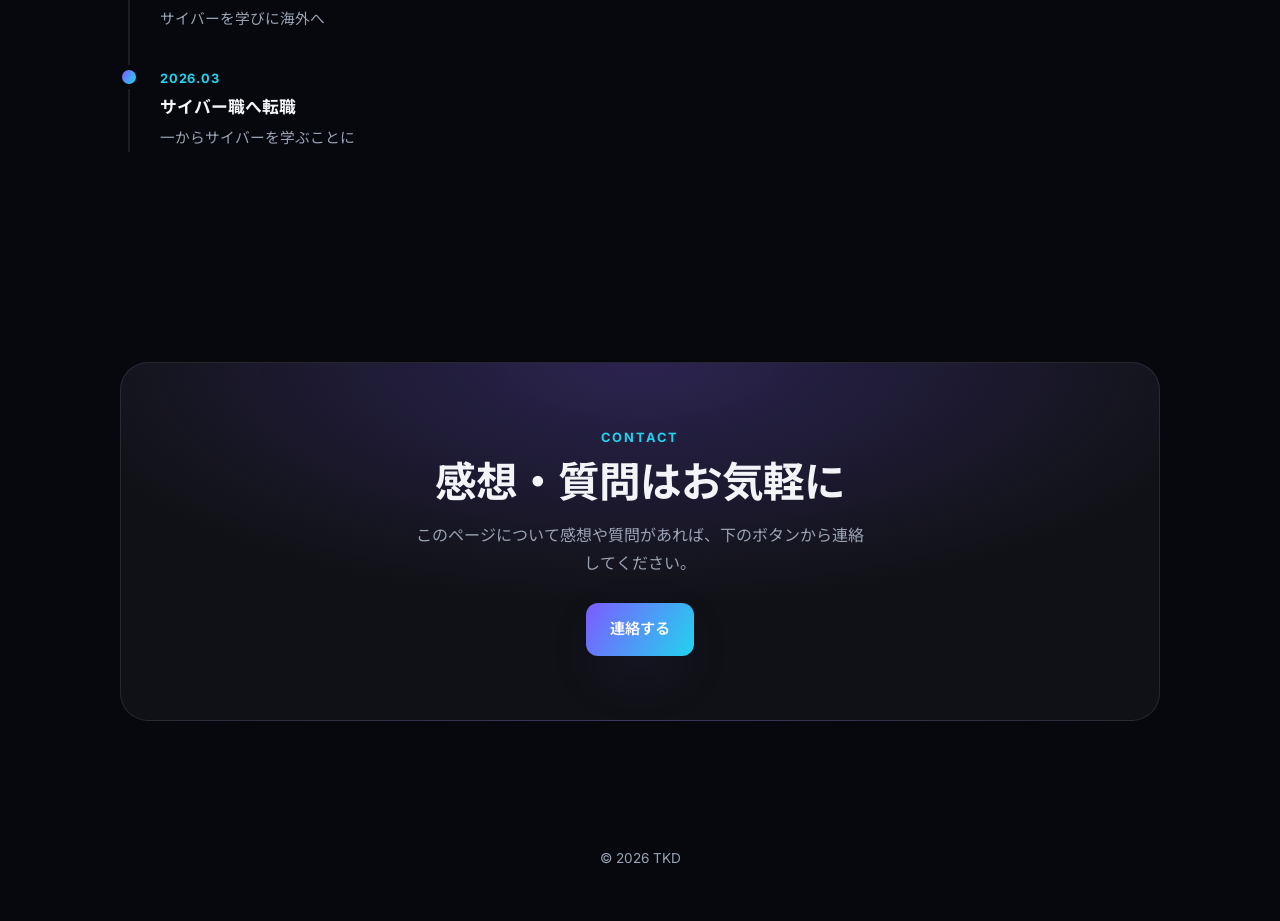
==== commit c4b7ecaa: "Add files via upload" ====
--- a/index.html
+++ b/index.html
@@ -30,7 +30,10 @@
 <header class="hero" id="top">
   <div class="blob b1"></div><div class="blob b2"></div><div class="blob b3"></div>
   <div class="wrap">
-    <span class="pill"><i class="dot"></i><span id="pill"></span></span>
+    <div class="pills">
+      <span class="pill"><i class="dot"></i><span id="pill"></span></span>
+      <span class="pill vis" id="visitPill" hidden><svg viewBox="0 0 24 24" width="14" height="14" fill="none" stroke="currentColor" stroke-width="2" stroke-linecap="round" stroke-linejoin="round" aria-hidden="true"><path d="M2 12s3.6-7 10-7 10 7 10 7-3.6 7-10 7S2 12 2 12z"/><circle cx="12" cy="12" r="3"/></svg><span class="vlbl">累計アクセス</span><b id="visitNum">0</b></span>
+    </div>
     <h1 id="h1"></h1>
     <p class="lead" id="lead"></p>
     <div class="btns">
@@ -111,5 +114,6 @@
 <script src="assets/main.js"></script>
 <script src="assets/common.js"></script>
 <script src="assets/auth.js"></script>
+<script src="assets/counter.js"></script>
 </body>
 </html>
--- a/assets/style.css
+++ b/assets/style.css
@@ -233,3 +233,11 @@
 .gated { display: none; }
 body.authed .gated { display: block; }
 body.authed .tabs.gated { display: flex; }
+
+/* ---------- アクセスカウンター ---------- */
+.pills { display: flex; flex-wrap: wrap; gap: 10px; align-items: center; }
+.pill.vis { color: var(--text); border-color: transparent; background: linear-gradient(var(--bg2), var(--bg2)) padding-box, var(--grad) border-box; border: 1px solid transparent; }
+.pill.vis[hidden] { display: none; }
+.pill.vis svg { color: var(--a2); }
+.pill.vis .vlbl { color: var(--sub); }
+.pill.vis b { font-variant-numeric: tabular-nums; letter-spacing: .02em; font-weight: 700; background: var(--grad); -webkit-background-clip: text; background-clip: text; color: transparent; }
